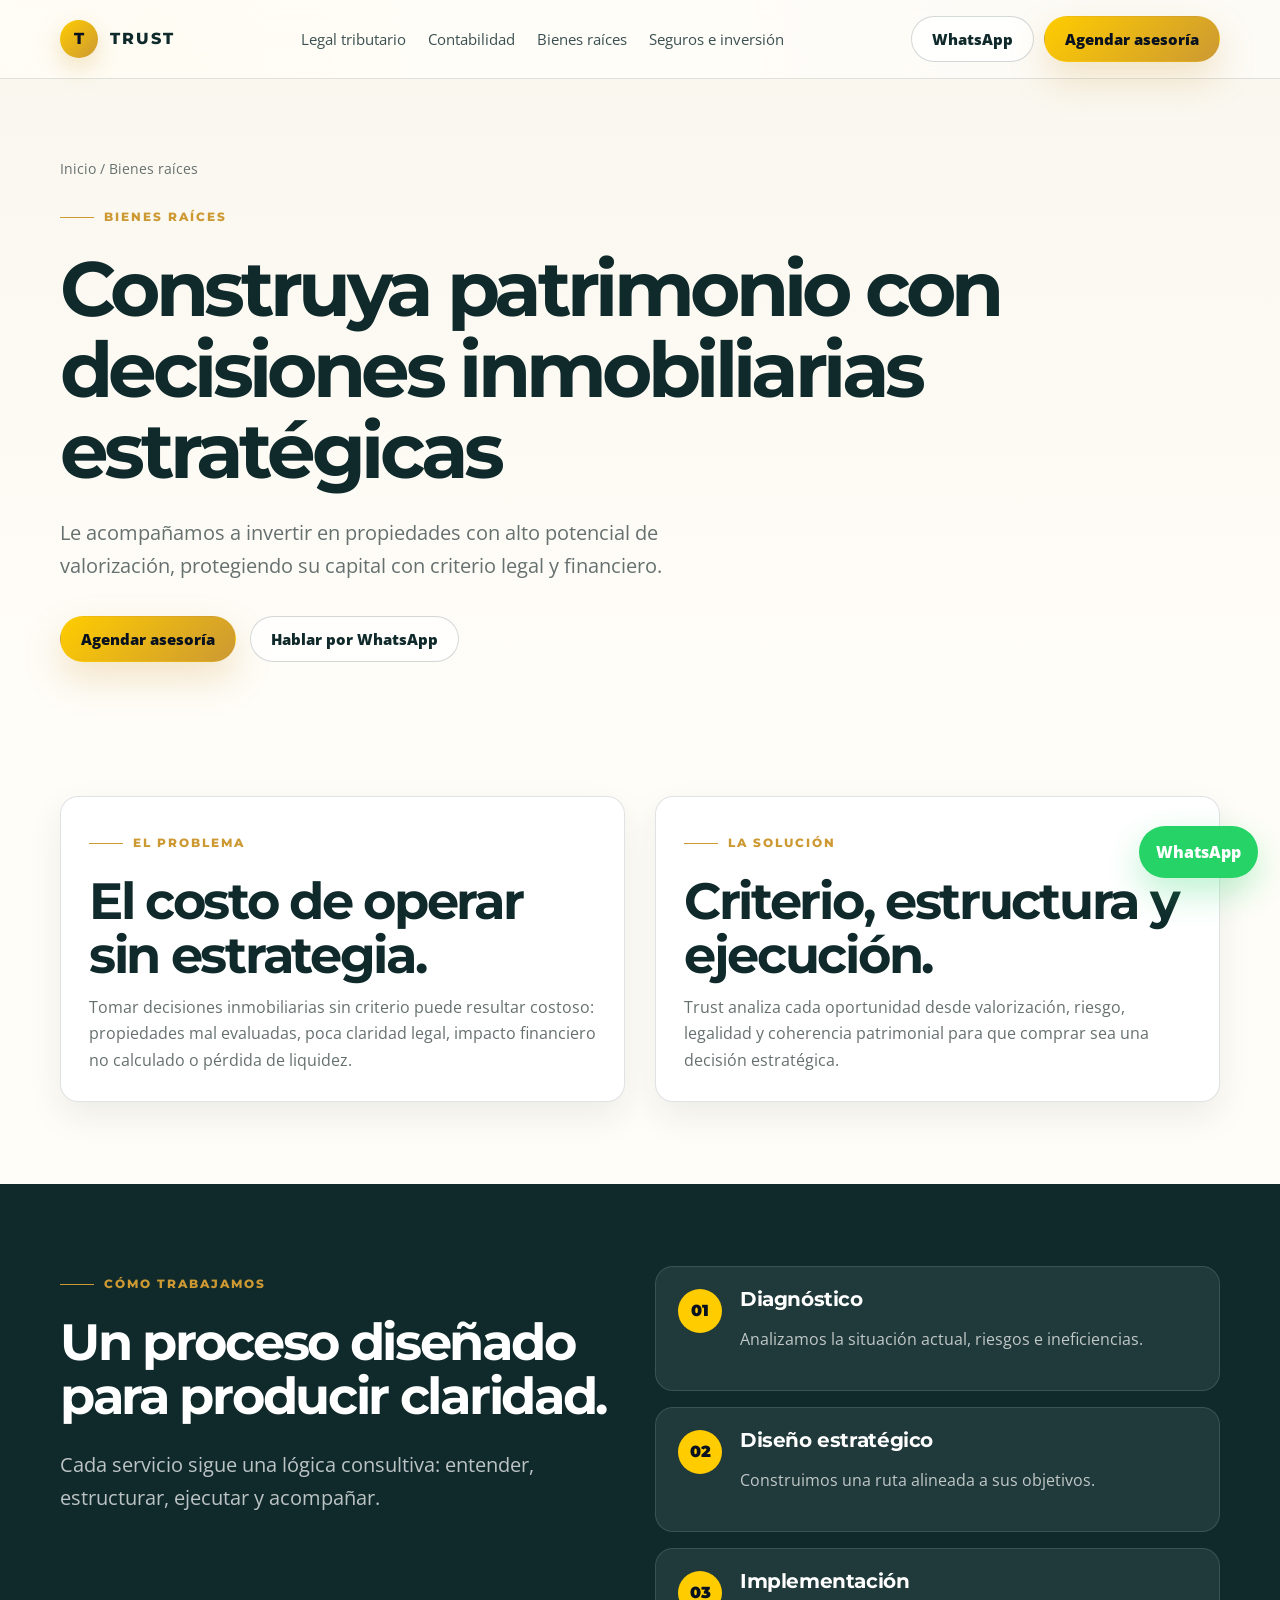
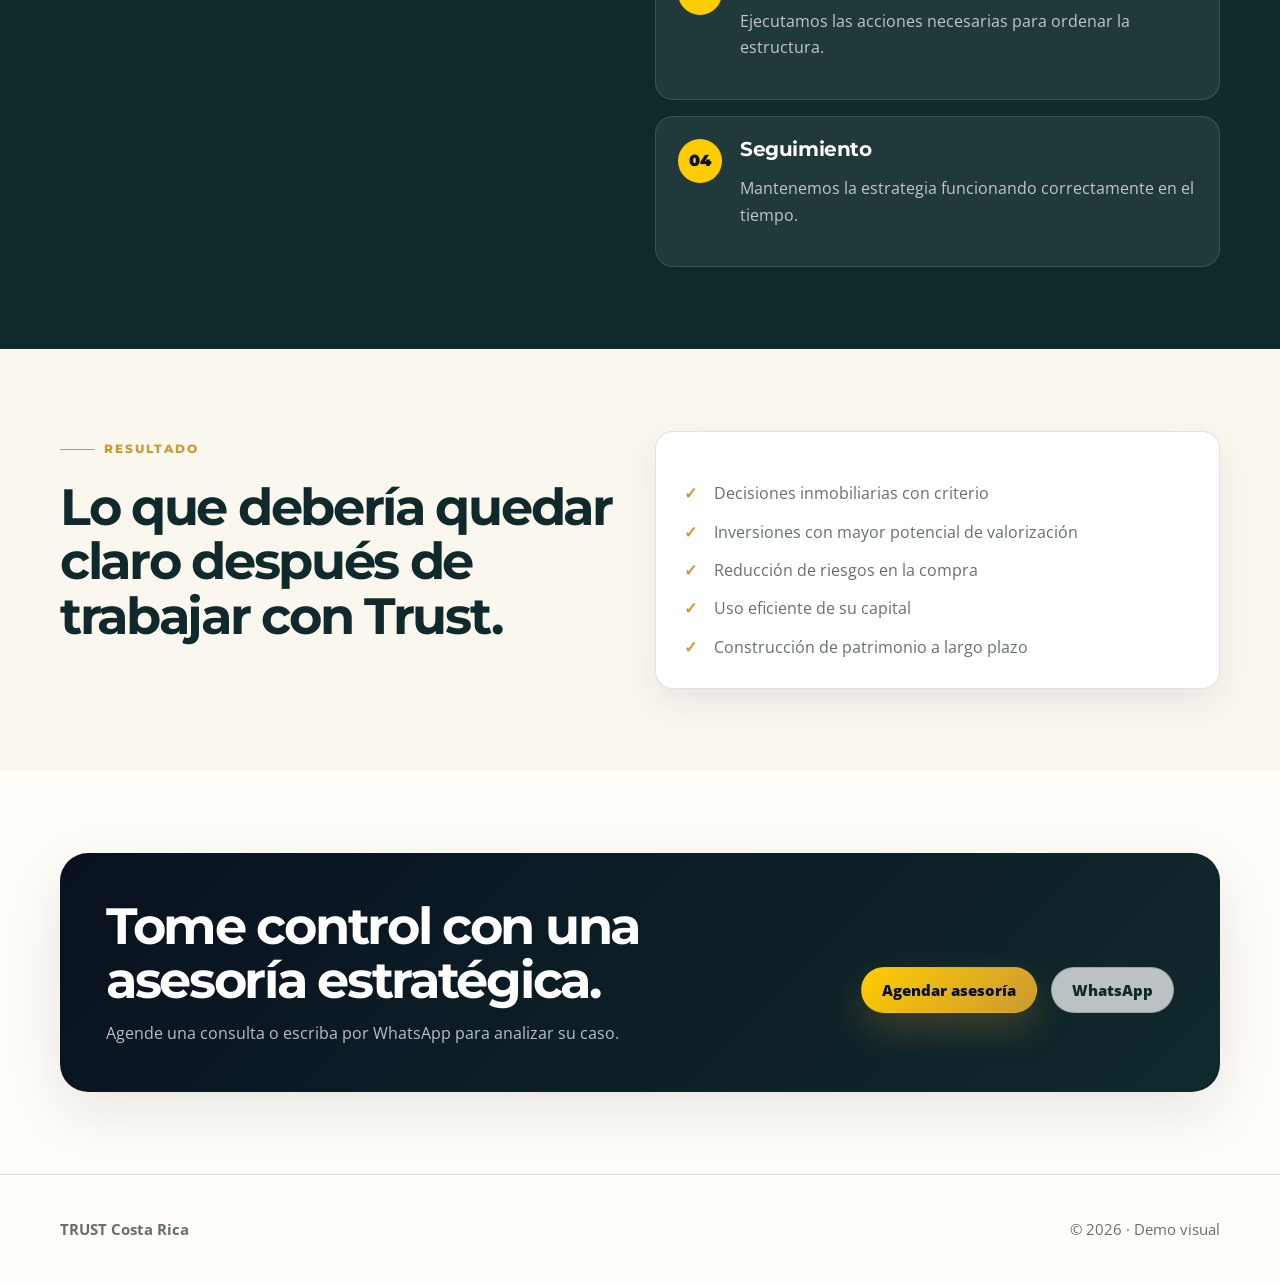
==== bienes-raices.html @ e2747e9f "Redesign Trust demo site" ====
<!doctype html>
<html lang="es">
<head>
  <meta charset="utf-8">
  <meta name="viewport" content="width=device-width, initial-scale=1">
  <title>Trust Costa Rica | Bienes raíces</title>
  <meta name="description" content="Construya patrimonio con decisiones inmobiliarias estratégicas">
  <link rel="preconnect" href="https://fonts.googleapis.com">
  <link rel="preconnect" href="https://fonts.gstatic.com" crossorigin>
  <link href="https://fonts.googleapis.com/css2?family=Montserrat:wght@600;700;800&family=Open+Sans:wght@400;600;700;800&family=Roboto+Mono:wght@500;700&display=swap" rel="stylesheet">
  <link rel="stylesheet" href="assets/css/styles.css">
</head>
<body>
  <header class="site-header">
    <div class="container nav">
      <a class="brand" href="index.html"><span class="brand-mark">T</span><span>TRUST</span></a>
      <button class="nav-toggle" data-nav-toggle aria-expanded="false" aria-label="Abrir menú">☰</button>
      <nav class="nav-menu" data-nav-menu><a href="legal-tributario.html">Legal tributario</a>
        <a href="contabilidad.html">Contabilidad</a>
        <a href="bienes-raices.html">Bienes raíces</a>
        <a href="seguros-inversion.html">Seguros e inversión</a></nav>
      <div class="nav-actions"><a class="btn btn-secondary" href="#contacto">WhatsApp</a><a class="btn btn-primary" href="#contacto">Agendar asesoría</a></div>
    </div>
  </header>

  <main>
    <section class="page-hero">
      <div class="container">
        <div class="breadcrumb"><a href="index.html">Inicio</a> / Bienes raíces</div>
        <span class="eyebrow">Bienes raíces</span>
        <h1>Construya patrimonio con decisiones inmobiliarias estratégicas</h1>
        <p class="lead">Le acompañamos a invertir en propiedades con alto potencial de valorización, protegiendo su capital con criterio legal y financiero.</p>
        <div class="hero-actions"><a class="btn btn-primary" href="#contacto">Agendar asesoría</a><a class="btn btn-secondary" href="#contacto">Hablar por WhatsApp</a></div>
      </div>
    </section>

    <section class="section">
      <div class="container grid-2">
        <article class="card"><span class="eyebrow">El problema</span><h2>El costo de operar sin estrategia.</h2><p>Tomar decisiones inmobiliarias sin criterio puede resultar costoso: propiedades mal evaluadas, poca claridad legal, impacto financiero no calculado o pérdida de liquidez.</p></article>
        <article class="card"><span class="eyebrow">La solución</span><h2>Criterio, estructura y ejecución.</h2><p>Trust analiza cada oportunidad desde valorización, riesgo, legalidad y coherencia patrimonial para que comprar sea una decisión estratégica.</p></article>
      </div>
    </section>

    <section class="section section-dark">
      <div class="container grid-2">
        <div><span class="eyebrow">Cómo trabajamos</span><h2>Un proceso diseñado para producir claridad.</h2><p class="lead">Cada servicio sigue una lógica consultiva: entender, estructurar, ejecutar y acompañar.</p></div>
        <div class="process">
          <div class="process-step"><div><h3>Diagnóstico</h3><p>Analizamos la situación actual, riesgos e ineficiencias.</p></div></div>
          <div class="process-step"><div><h3>Diseño estratégico</h3><p>Construimos una ruta alineada a sus objetivos.</p></div></div>
          <div class="process-step"><div><h3>Implementación</h3><p>Ejecutamos las acciones necesarias para ordenar la estructura.</p></div></div>
          <div class="process-step"><div><h3>Seguimiento</h3><p>Mantenemos la estrategia funcionando correctamente en el tiempo.</p></div></div>
        </div>
      </div>
    </section>

    <section class="section section-muted">
      <div class="container grid-2">
        <div><span class="eyebrow">Resultado</span><h2>Lo que debería quedar claro después de trabajar con Trust.</h2></div>
        <div class="card"><ul class="check-list"><li>Decisiones inmobiliarias con criterio</li>
<li>Inversiones con mayor potencial de valorización</li>
<li>Reducción de riesgos en la compra</li>
<li>Uso eficiente de su capital</li>
<li>Construcción de patrimonio a largo plazo</li></ul></div>
      </div>
    </section>

    <section id="contacto" class="section">
      <div class="container cta-band"><div><h2>Tome control con una asesoría estratégica.</h2><p>Agende una consulta o escriba por WhatsApp para analizar su caso.</p></div><div class="hero-actions"><a class="btn btn-primary" href="#">Agendar asesoría</a><a class="btn btn-secondary" href="#">WhatsApp</a></div></div>
    </section>
  </main>

  <a class="floating-whatsapp" href="#contacto">WhatsApp</a>
  <footer class="site-footer"><div class="container footer-grid"><strong>TRUST Costa Rica</strong><span>© <span data-year></span> · Demo visual</span></div></footer>
  <script src="assets/js/main.js"></script>
</body>
</html>
---- assets/css/styles.css ----
/*
  Trust Costa Rica — Modern Premium Trust
  Static demo CSS. Visual system: warm editorial base + deep advisory colors + restrained gold.
*/

:root {
  --trust-ink: #102a2c;
  --trust-ink-2: #183b32;
  --trust-night: #08111f;
  --trust-slate: #2e4057;
  --trust-gold: #cc9933;
  --trust-gold-light: #ffcc00;
  --trust-ivory: #faf7ef;
  --trust-paper: #fffdf8;
  --trust-muted: #65706f;
  --trust-line: rgba(16, 42, 44, 0.13);
  --trust-white: #ffffff;
  --shadow-soft: 0 20px 60px rgba(8, 17, 31, 0.10);
  --shadow-card: 0 14px 35px rgba(16, 42, 44, 0.08);
  --radius-lg: 28px;
  --radius-md: 18px;
  --radius-sm: 12px;
  --container: 1160px;
}

* { box-sizing: border-box; }

html { scroll-behavior: smooth; }

body {
  margin: 0;
  color: var(--trust-ink);
  background: var(--trust-paper);
  font-family: "Open Sans", Roboto, Arial, sans-serif;
  line-height: 1.65;
}

body::before {
  content: "";
  position: fixed;
  inset: 0;
  pointer-events: none;
  background:
    radial-gradient(circle at 12% 8%, rgba(255, 204, 0, 0.12), transparent 26rem),
    radial-gradient(circle at 88% 0%, rgba(24, 59, 50, 0.10), transparent 28rem);
  z-index: -1;
}

a { color: inherit; text-decoration: none; }

img { max-width: 100%; display: block; }

.container {
  width: min(var(--container), calc(100% - 40px));
  margin-inline: auto;
}

.site-header {
  position: sticky;
  top: 0;
  z-index: 50;
  background: rgba(255, 253, 248, 0.86);
  backdrop-filter: blur(18px);
  border-bottom: 1px solid var(--trust-line);
}

.nav {
  min-height: 78px;
  display: flex;
  align-items: center;
  justify-content: space-between;
  gap: 24px;
}

.brand {
  display: inline-flex;
  align-items: center;
  gap: 12px;
  font-family: Montserrat, Arial, sans-serif;
  font-weight: 800;
  letter-spacing: 0.12em;
  color: var(--trust-ink);
}

.brand-mark {
  width: 38px;
  height: 38px;
  display: grid;
  place-items: center;
  border-radius: 50%;
  color: var(--trust-night);
  background: linear-gradient(135deg, var(--trust-gold-light), var(--trust-gold));
  box-shadow: 0 10px 25px rgba(204, 153, 51, 0.28);
  letter-spacing: 0;
}

.nav-menu {
  display: flex;
  align-items: center;
  gap: 22px;
  font-size: 0.94rem;
  color: rgba(16, 42, 44, 0.82);
}

.nav-menu a:hover { color: var(--trust-gold); }

.nav-actions { display: flex; gap: 10px; align-items: center; }

.nav-toggle {
  display: none;
  border: 0;
  background: var(--trust-ink);
  color: white;
  border-radius: 10px;
  padding: 9px 11px;
}

.btn {
  display: inline-flex;
  align-items: center;
  justify-content: center;
  gap: 9px;
  min-height: 46px;
  padding: 0 20px;
  border-radius: 999px;
  font-weight: 800;
  font-size: 0.92rem;
  border: 1px solid transparent;
  transition: transform 180ms ease, box-shadow 180ms ease, background 180ms ease;
}

.btn:hover { transform: translateY(-1px); }

.btn-primary {
  color: var(--trust-night);
  background: linear-gradient(135deg, var(--trust-gold-light), var(--trust-gold));
  box-shadow: 0 16px 36px rgba(204, 153, 51, 0.25);
}

.btn-secondary {
  color: var(--trust-ink);
  border-color: rgba(16, 42, 44, 0.18);
  background: rgba(255, 255, 255, 0.72);
}

.btn-dark {
  color: white;
  background: var(--trust-ink);
}

.hero {
  position: relative;
  padding: 92px 0 70px;
  overflow: hidden;
}

.hero-grid {
  display: grid;
  grid-template-columns: minmax(0, 1.04fr) minmax(360px, 0.96fr);
  gap: 56px;
  align-items: center;
}

.eyebrow {
  display: inline-flex;
  align-items: center;
  gap: 10px;
  margin-bottom: 20px;
  color: var(--trust-gold);
  font-family: Montserrat, Arial, sans-serif;
  font-size: 0.78rem;
  font-weight: 800;
  letter-spacing: 0.16em;
  text-transform: uppercase;
}

.eyebrow::before {
  content: "";
  width: 34px;
  height: 1px;
  background: var(--trust-gold);
}

h1, h2, h3 {
  margin: 0;
  font-family: Montserrat, Arial, sans-serif;
  line-height: 1.06;
  color: var(--trust-ink);
}

h1 { font-size: clamp(2.5rem, 6vw, 5.6rem); letter-spacing: -0.06em; }
h2 { font-size: clamp(2rem, 4vw, 3.4rem); letter-spacing: -0.045em; }
h3 { font-size: 1.22rem; letter-spacing: -0.02em; }

.lead {
  max-width: 680px;
  margin: 24px 0 0;
  color: var(--trust-muted);
  font-size: clamp(1.04rem, 2vw, 1.25rem);
}

.hero-actions { display: flex; flex-wrap: wrap; gap: 14px; margin-top: 34px; }

.proof-strip {
  display: flex;
  flex-wrap: wrap;
  gap: 10px;
  margin-top: 34px;
}

.proof-pill {
  padding: 8px 13px;
  border: 1px solid var(--trust-line);
  border-radius: 999px;
  background: rgba(255, 255, 255, 0.62);
  color: var(--trust-muted);
  font-size: 0.88rem;
  font-weight: 700;
}

.advisory-panel {
  position: relative;
  padding: 22px;
  border-radius: var(--radius-lg);
  background: linear-gradient(145deg, var(--trust-ink), var(--trust-night));
  color: white;
  box-shadow: var(--shadow-soft);
  overflow: hidden;
}

.advisory-panel::before {
  content: "";
  position: absolute;
  inset: -40% -30% auto auto;
  width: 280px;
  height: 280px;
  border-radius: 50%;
  background: rgba(255, 204, 0, 0.18);
  filter: blur(10px);
}

.panel-card {
  position: relative;
  padding: 22px;
  border-radius: 22px;
  background: rgba(255, 255, 255, 0.08);
  border: 1px solid rgba(255, 255, 255, 0.12);
}

.panel-card + .panel-card { margin-top: 14px; }

.panel-label {
  color: rgba(255, 255, 255, 0.62);
  font-size: 0.78rem;
  font-weight: 800;
  letter-spacing: 0.14em;
  text-transform: uppercase;
}

.panel-value {
  margin-top: 7px;
  font-family: Montserrat, Arial, sans-serif;
  font-size: 1.38rem;
  font-weight: 800;
}

.metric-row {
  display: grid;
  grid-template-columns: repeat(3, 1fr);
  gap: 12px;
  margin-top: 14px;
}

.metric {
  padding: 14px;
  border-radius: 16px;
  background: rgba(255, 255, 255, 0.07);
}

.metric strong { display: block; color: var(--trust-gold-light); font-family: Montserrat, Arial, sans-serif; }
.metric span { color: rgba(255, 255, 255, 0.65); font-size: 0.78rem; }

.section { padding: 82px 0; }
.section-muted { background: var(--trust-ivory); }
.section-dark { background: var(--trust-ink); color: white; }
.section-dark h2, .section-dark h3 { color: white; }
.section-dark .lead, .section-dark p { color: rgba(255, 255, 255, 0.72); }

.section-head {
  max-width: 760px;
  margin-bottom: 38px;
}

.grid-4 { display: grid; grid-template-columns: repeat(4, 1fr); gap: 18px; }
.grid-3 { display: grid; grid-template-columns: repeat(3, 1fr); gap: 22px; }
.grid-2 { display: grid; grid-template-columns: repeat(2, 1fr); gap: 30px; align-items: start; }

.card {
  padding: 28px;
  border-radius: var(--radius-md);
  background: var(--trust-white);
  border: 1px solid var(--trust-line);
  box-shadow: var(--shadow-card);
}

.card.dark {
  background: rgba(255, 255, 255, 0.06);
  border-color: rgba(255, 255, 255, 0.12);
}

.icon {
  width: 48px;
  height: 48px;
  display: grid;
  place-items: center;
  margin-bottom: 18px;
  border-radius: 16px;
  color: var(--trust-night);
  background: linear-gradient(135deg, rgba(255, 204, 0, 0.95), rgba(204, 153, 51, 0.95));
  font-weight: 900;
}

.card p { margin: 12px 0 0; color: var(--trust-muted); }
.card.dark p { color: rgba(255, 255, 255, 0.68); }

.link-arrow {
  display: inline-flex;
  margin-top: 20px;
  color: var(--trust-gold);
  font-weight: 800;
}

.process {
  counter-reset: step;
  display: grid;
  gap: 16px;
}

.process-step {
  counter-increment: step;
  display: grid;
  grid-template-columns: auto 1fr;
  gap: 18px;
  padding: 22px;
  border-radius: var(--radius-md);
  background: rgba(255, 255, 255, 0.07);
  border: 1px solid rgba(255, 255, 255, 0.12);
}

.process-step::before {
  content: counter(step, decimal-leading-zero);
  width: 44px;
  height: 44px;
  display: grid;
  place-items: center;
  border-radius: 50%;
  color: var(--trust-night);
  background: var(--trust-gold-light);
  font-family: Montserrat, Arial, sans-serif;
  font-weight: 900;
}

.check-list { list-style: none; padding: 0; margin: 20px 0 0; display: grid; gap: 12px; }
.check-list li { position: relative; padding-left: 30px; color: var(--trust-muted); }
.check-list li::before { content: "✓"; position: absolute; left: 0; color: var(--trust-gold); font-weight: 900; }

.cta-band {
  padding: 46px;
  border-radius: var(--radius-lg);
  background: linear-gradient(135deg, var(--trust-night), var(--trust-ink));
  color: white;
  display: grid;
  grid-template-columns: 1fr auto;
  gap: 24px;
  align-items: center;
  box-shadow: var(--shadow-soft);
}

.cta-band h2 { color: white; }
.cta-band p { color: rgba(255,255,255,.72); margin: 12px 0 0; }

.site-footer {
  padding: 42px 0;
  border-top: 1px solid var(--trust-line);
  background: var(--trust-paper);
}

.footer-grid {
  display: flex;
  justify-content: space-between;
  gap: 30px;
  flex-wrap: wrap;
  color: var(--trust-muted);
  font-size: 0.92rem;
}

.floating-whatsapp {
  position: fixed;
  right: 22px;
  bottom: 22px;
  z-index: 40;
  background: #25d366;
  color: white;
  border-radius: 999px;
  padding: 13px 17px;
  font-weight: 900;
  box-shadow: 0 14px 35px rgba(37, 211, 102, 0.30);
}

.page-hero {
  padding: 78px 0 52px;
  background: linear-gradient(180deg, var(--trust-ivory), var(--trust-paper));
}

.breadcrumb {
  color: var(--trust-muted);
  font-size: 0.9rem;
  margin-bottom: 18px;
}

@media (max-width: 980px) {
  .hero-grid, .grid-2, .cta-band { grid-template-columns: 1fr; }
  .grid-4 { grid-template-columns: repeat(2, 1fr); }
  .grid-3 { grid-template-columns: 1fr; }
  .nav-toggle { display: inline-flex; }
  .nav-menu {
    position: absolute;
    left: 20px;
    right: 20px;
    top: 78px;
    display: none;
    flex-direction: column;
    align-items: stretch;
    padding: 20px;
    border: 1px solid var(--trust-line);
    border-radius: 18px;
    background: var(--trust-paper);
    box-shadow: var(--shadow-card);
  }
  .nav-menu.is-open { display: flex; }
  .nav-actions { display: none; }
}

@media (max-width: 640px) {
  .container { width: min(100% - 28px, var(--container)); }
  .hero { padding-top: 58px; }
  .grid-4 { grid-template-columns: 1fr; }
  .metric-row { grid-template-columns: 1fr; }
  .hero-actions, .cta-band .hero-actions { flex-direction: column; }
  .btn { width: 100%; }
  .cta-band { padding: 28px; }
  .floating-whatsapp { left: 16px; right: 16px; text-align: center; justify-content: center; }
}
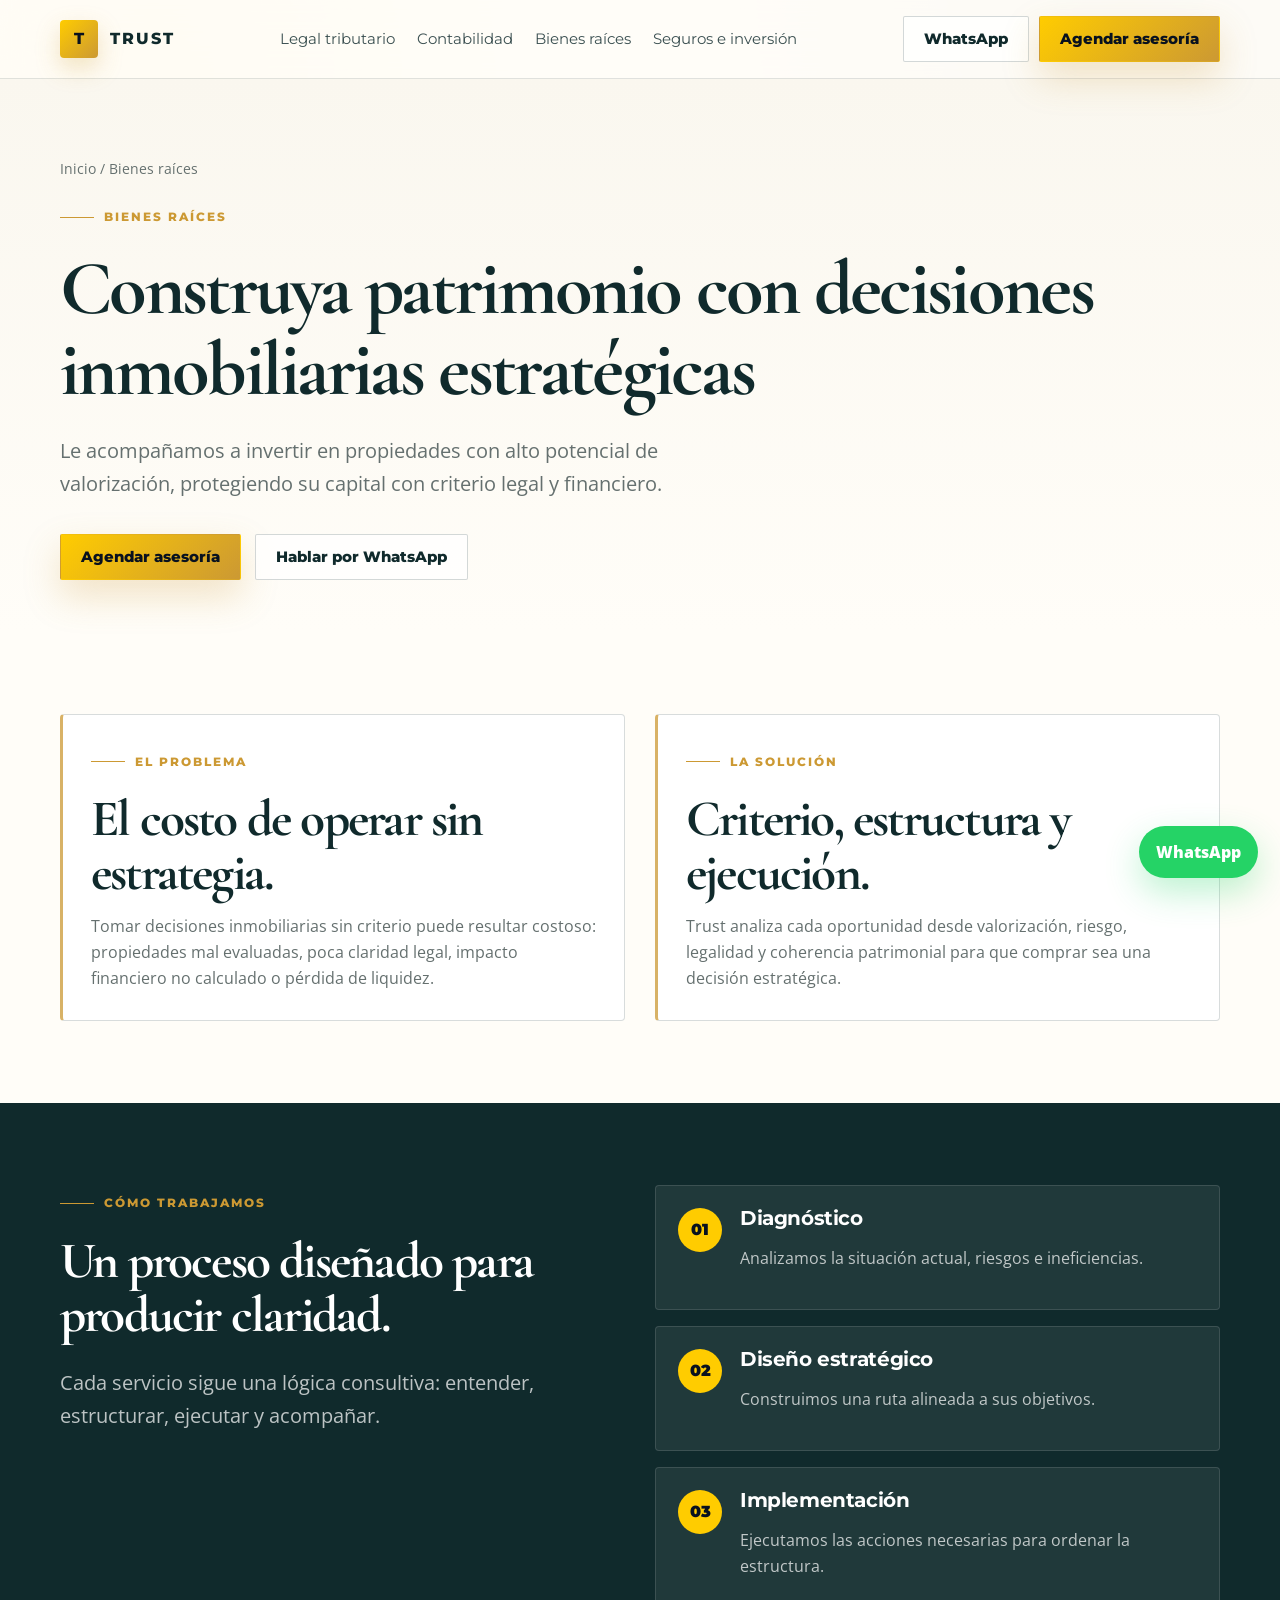
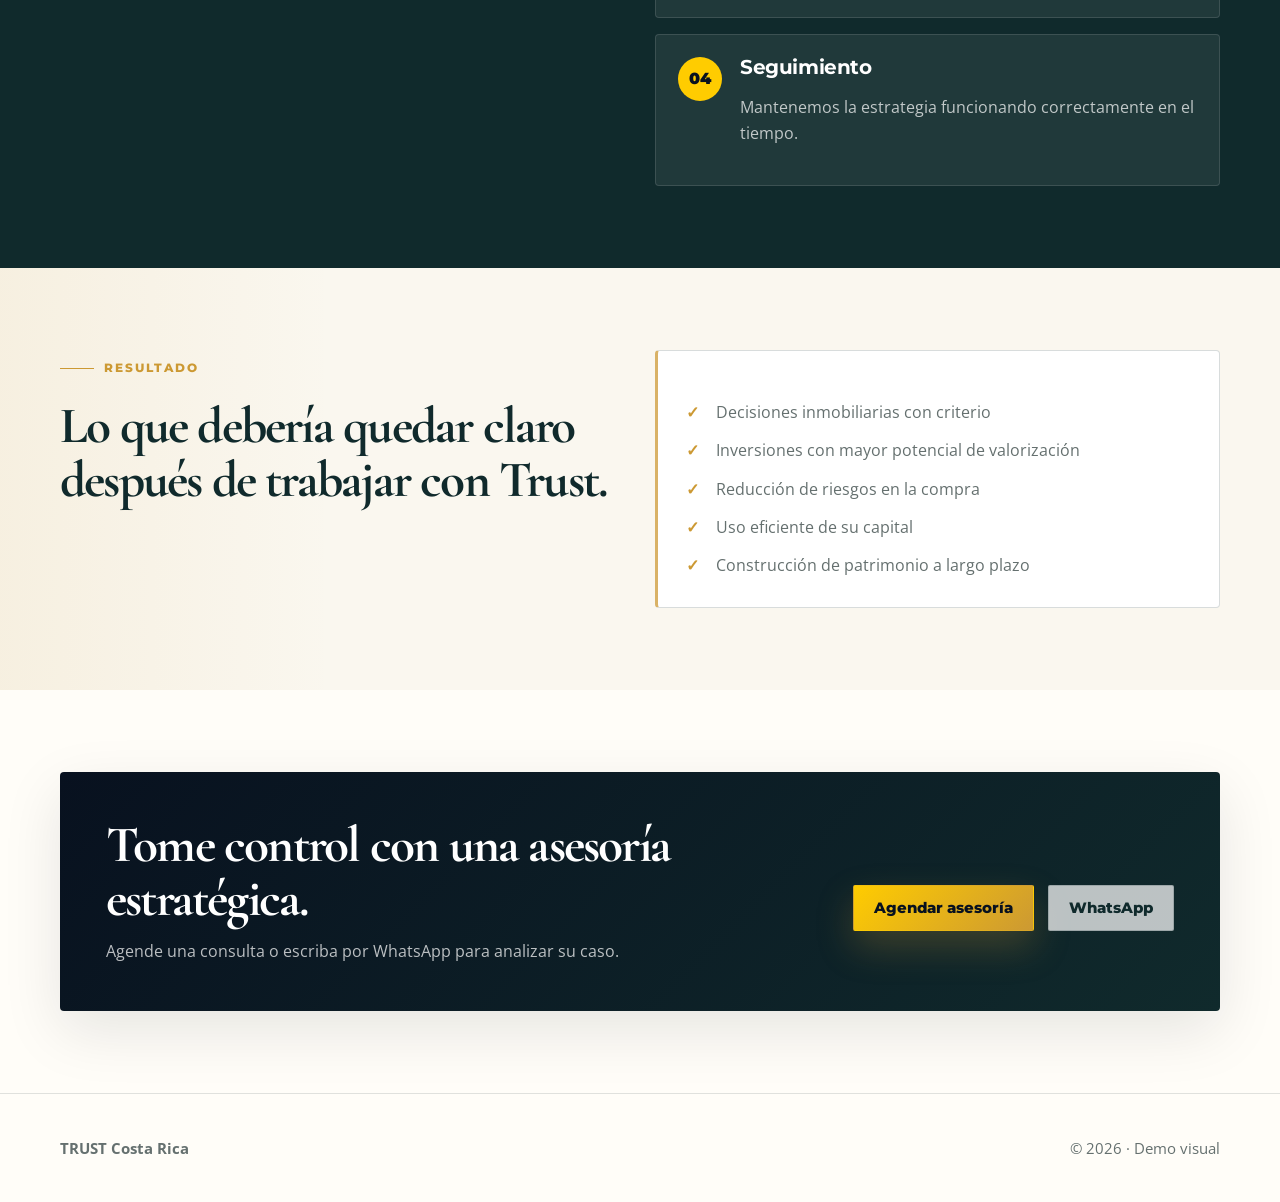
==== commit 029bd451: "Refine Trust visual direction" ====
--- a/bienes-raices.html
+++ b/bienes-raices.html
@@ -7,7 +7,7 @@
   <meta name="description" content="Construya patrimonio con decisiones inmobiliarias estratégicas">
   <link rel="preconnect" href="https://fonts.googleapis.com">
   <link rel="preconnect" href="https://fonts.gstatic.com" crossorigin>
-  <link href="https://fonts.googleapis.com/css2?family=Montserrat:wght@600;700;800&family=Open+Sans:wght@400;600;700;800&family=Roboto+Mono:wght@500;700&display=swap" rel="stylesheet">
+  <link href="https://fonts.googleapis.com/css2?family=Cormorant+Garamond:wght@600;700&family=Montserrat:wght@600;700;800&family=Open+Sans:wght@400;600;700;800&family=Roboto+Mono:wght@500;700&display=swap" rel="stylesheet">
   <link rel="stylesheet" href="assets/css/styles.css">
 </head>
 <body>
--- a/assets/css/styles.css
+++ b/assets/css/styles.css
@@ -451,3 +451,168 @@
   .cta-band { padding: 28px; }
   .floating-whatsapp { left: 16px; right: 16px; text-align: center; justify-content: center; }
 }
+
+/* Refinement after visual review: more editorial, less Bootstrap/card-like, stronger angles. */
+:root {
+  --radius-lg: 10px;
+  --radius-md: 6px;
+  --radius-sm: 3px;
+}
+
+h1, h2 {
+  font-family: "Cormorant Garamond", Georgia, serif;
+  font-weight: 700;
+  letter-spacing: -0.035em;
+}
+
+h3, .brand, .btn, .eyebrow, .nav-menu, .proof-pill {
+  font-family: Montserrat, Arial, sans-serif;
+}
+
+.hero {
+  padding-top: 82px;
+}
+
+.hero-grid {
+  grid-template-columns: minmax(0, 0.92fr) minmax(420px, 1.08fr);
+}
+
+.hero-visual {
+  min-height: 560px;
+  position: relative;
+  overflow: hidden;
+  border-radius: 10px;
+  background: var(--trust-ink);
+  box-shadow: var(--shadow-soft);
+  clip-path: polygon(0 0, 100% 0, 100% 88%, 92% 100%, 0 100%);
+}
+
+.cr-photo {
+  position: absolute;
+  inset: 0;
+  background-image:
+    linear-gradient(90deg, rgba(250,247,239,0.10), rgba(250,247,239,0.38) 38%, rgba(16,42,44,0.04)),
+    linear-gradient(0deg, rgba(16,42,44,0.58), transparent 54%),
+    url("https://images.unsplash.com/photo-1707571854070-72028840176b?q=80&w=1740&auto=format&fit=crop&ixlib=rb-4.1.0");
+  background-size: cover;
+  background-position: center;
+  filter: saturate(0.82) contrast(0.98);
+}
+
+.cr-photo::after {
+  content: "";
+  position: absolute;
+  inset: 9%;
+  border: 1px solid rgba(255, 255, 255, 0.34);
+  border-left-color: rgba(204, 153, 51, 0.78);
+  border-bottom-color: rgba(204, 153, 51, 0.42);
+}
+
+.strategy-orbit {
+  position: absolute;
+  right: 34px;
+  bottom: 34px;
+  max-width: 260px;
+  padding: 22px 24px;
+  color: white;
+  background: rgba(16, 42, 44, 0.88);
+  border-left: 3px solid var(--trust-gold);
+  box-shadow: 0 20px 50px rgba(0,0,0,.22);
+}
+
+.strategy-orbit span {
+  display: block;
+  font-family: "Cormorant Garamond", Georgia, serif;
+  font-size: 2rem;
+  line-height: 1;
+}
+
+.strategy-orbit small {
+  display: block;
+  margin-top: 10px;
+  color: rgba(255,255,255,.75);
+  font-weight: 700;
+}
+
+.card {
+  box-shadow: none;
+  border-radius: 4px;
+  border: 1px solid rgba(16,42,44,.16);
+  border-left: 3px solid rgba(204,153,51,.75);
+}
+
+.service-list {
+  border-top: 1px solid var(--trust-line);
+}
+
+.service-row {
+  display: grid;
+  grid-template-columns: 70px 220px 1fr auto;
+  gap: 24px;
+  align-items: center;
+  padding: 28px 0;
+  border-bottom: 1px solid var(--trust-line);
+}
+
+.service-row span {
+  color: var(--trust-gold);
+  font-family: "Roboto Mono", monospace;
+  font-weight: 700;
+}
+
+.service-row strong {
+  font-family: "Cormorant Garamond", Georgia, serif;
+  font-size: 2rem;
+  line-height: 1;
+  color: var(--trust-ink);
+}
+
+.service-row p {
+  margin: 0;
+  color: var(--trust-muted);
+}
+
+.service-row em {
+  color: var(--trust-gold);
+  font-style: normal;
+  font-weight: 800;
+  white-space: nowrap;
+}
+
+.service-row:hover strong,
+.service-row:hover em {
+  color: var(--trust-ink-2);
+}
+
+.process-step,
+.panel-card,
+.metric,
+.cta-band,
+.btn,
+.proof-pill,
+.brand-mark {
+  border-radius: 4px;
+}
+
+.btn {
+  border-radius: 2px;
+  text-transform: none;
+}
+
+.section-muted {
+  background:
+    linear-gradient(90deg, rgba(204,153,51,.08), transparent 26%),
+    var(--trust-ivory);
+}
+
+@media (max-width: 980px) {
+  .hero-grid { grid-template-columns: 1fr; }
+  .hero-visual { min-height: 420px; }
+  .service-row { grid-template-columns: 52px 1fr; }
+  .service-row p, .service-row em { grid-column: 2; }
+}
+
+@media (max-width: 640px) {
+  .hero-visual { min-height: 340px; }
+  .strategy-orbit { left: 18px; right: 18px; bottom: 18px; }
+}
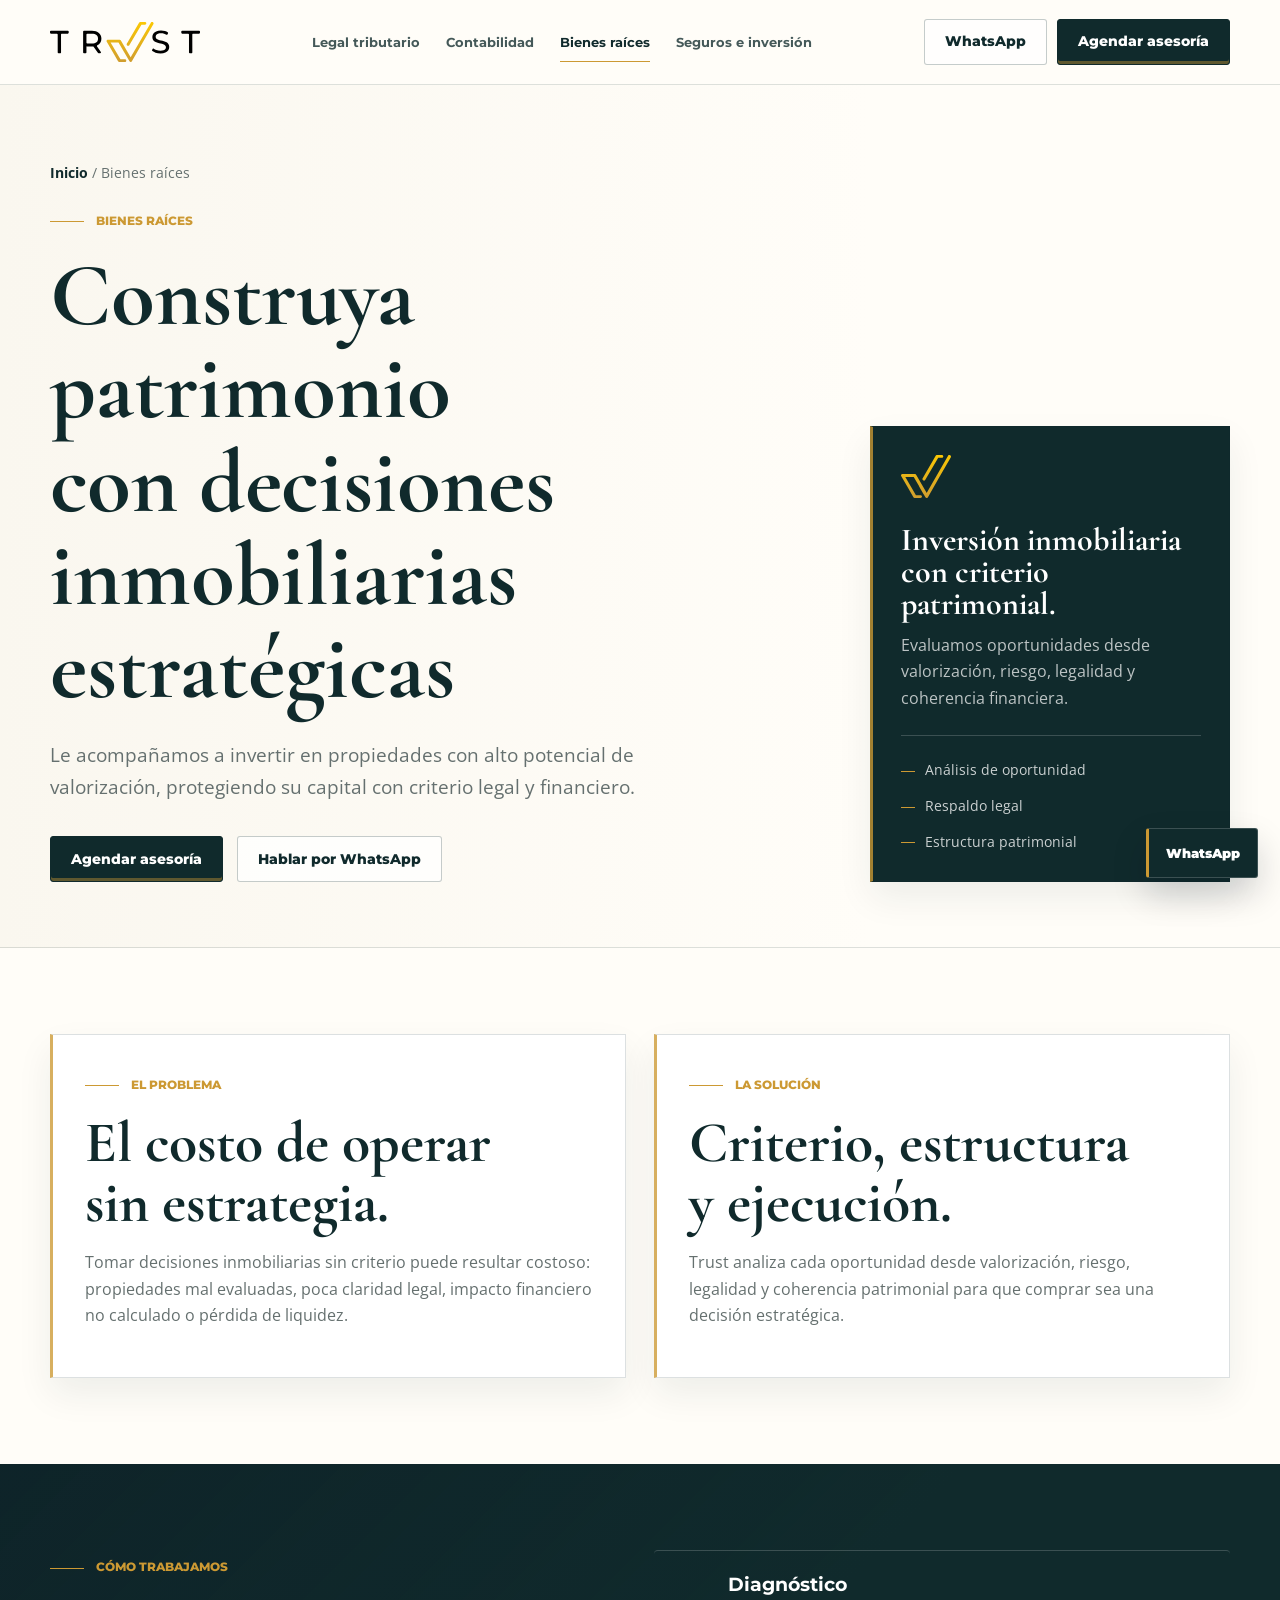
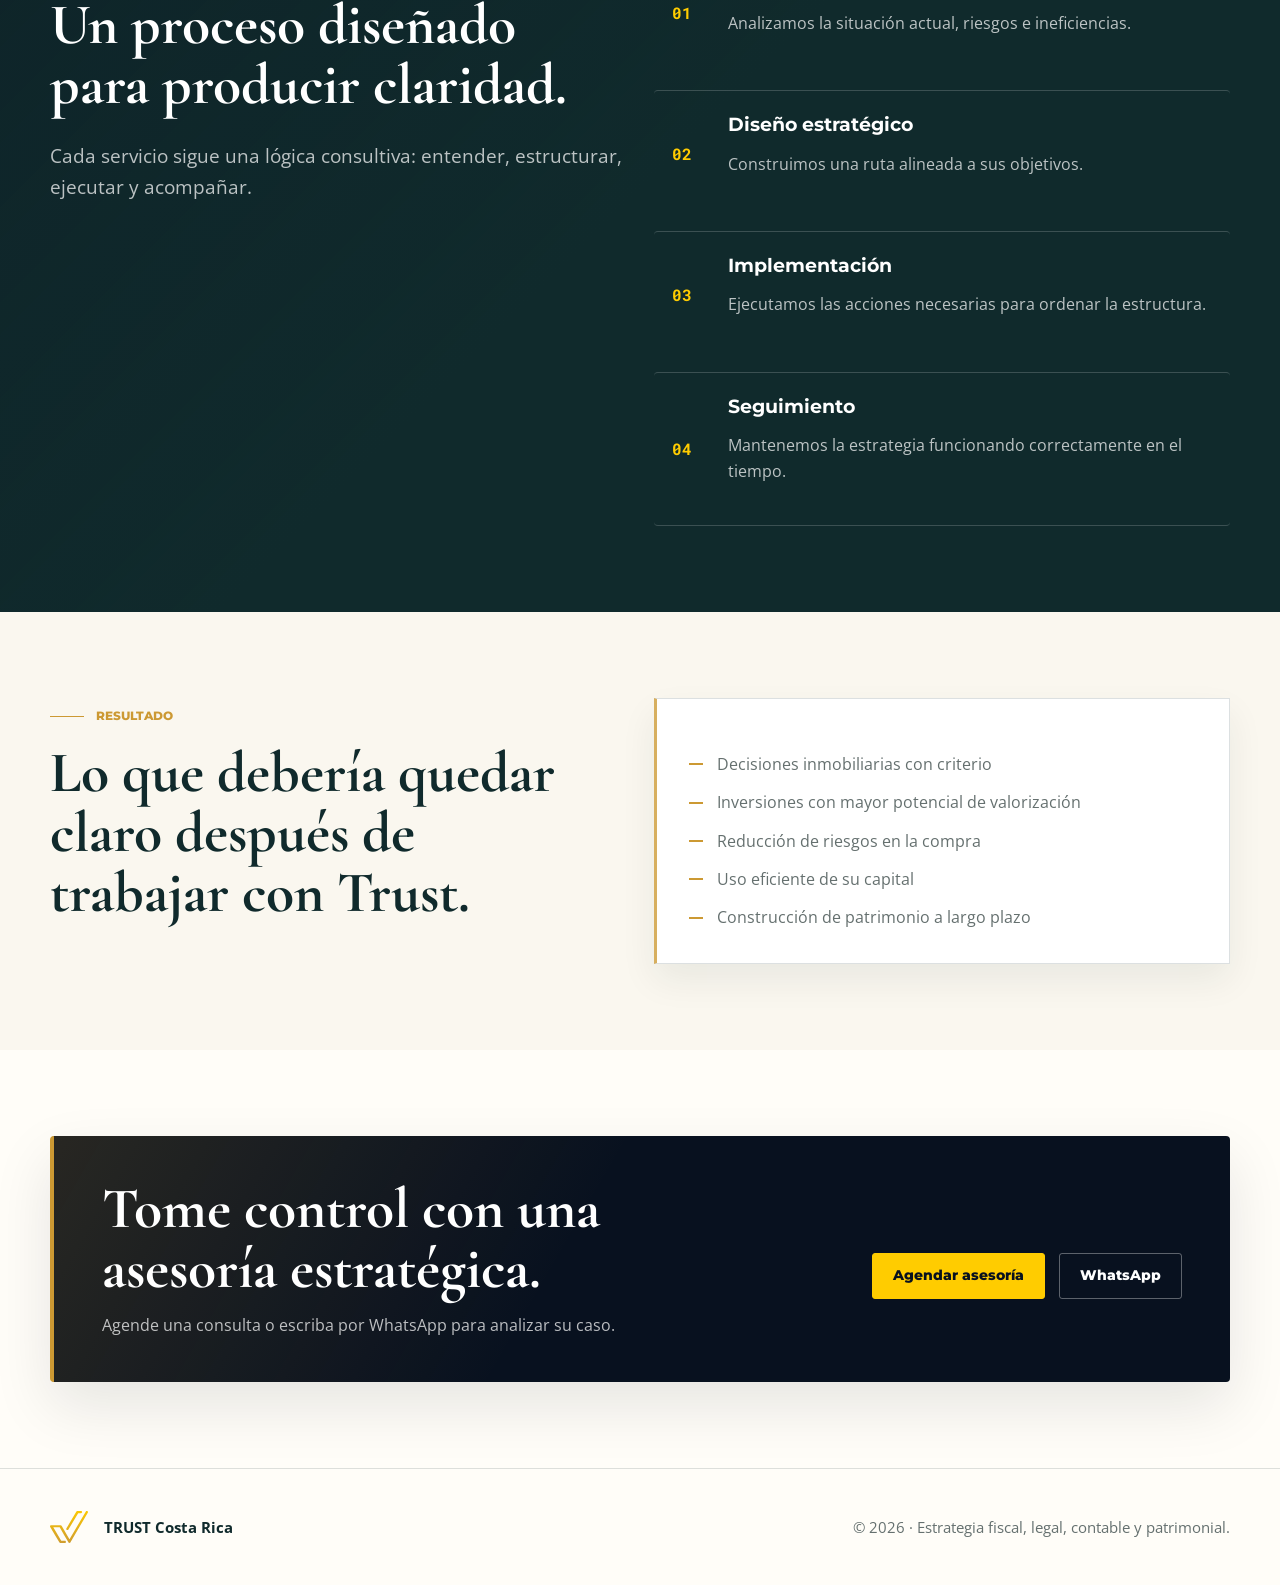
==== commit 70754e6a: "Polish Trust premium site design" ====
--- a/bienes-raices.html
+++ b/bienes-raices.html
@@ -13,11 +13,13 @@
 <body>
   <header class="site-header">
     <div class="container nav">
-      <a class="brand" href="index.html"><span class="brand-mark">T</span><span>TRUST</span></a>
+      <a class="brand" href="index.html" aria-label="TRUST Costa Rica">
+        <img src="assets/img/logo%20trust%20gold.svg" alt="TRUST">
+      </a>
       <button class="nav-toggle" data-nav-toggle aria-expanded="false" aria-label="Abrir menú">☰</button>
       <nav class="nav-menu" data-nav-menu><a href="legal-tributario.html">Legal tributario</a>
         <a href="contabilidad.html">Contabilidad</a>
-        <a href="bienes-raices.html">Bienes raíces</a>
+        <a href="bienes-raices.html" aria-current="page">Bienes raíces</a>
         <a href="seguros-inversion.html">Seguros e inversión</a></nav>
       <div class="nav-actions"><a class="btn btn-secondary" href="#contacto">WhatsApp</a><a class="btn btn-primary" href="#contacto">Agendar asesoría</a></div>
     </div>
@@ -25,19 +27,27 @@
 
   <main>
     <section class="page-hero">
-      <div class="container">
-        <div class="breadcrumb"><a href="index.html">Inicio</a> / Bienes raíces</div>
-        <span class="eyebrow">Bienes raíces</span>
-        <h1>Construya patrimonio con decisiones inmobiliarias estratégicas</h1>
-        <p class="lead">Le acompañamos a invertir en propiedades con alto potencial de valorización, protegiendo su capital con criterio legal y financiero.</p>
-        <div class="hero-actions"><a class="btn btn-primary" href="#contacto">Agendar asesoría</a><a class="btn btn-secondary" href="#contacto">Hablar por WhatsApp</a></div>
+      <div class="container page-hero-grid">
+        <div>
+          <div class="breadcrumb"><a href="index.html">Inicio</a> / Bienes raíces</div>
+          <span class="eyebrow">Bienes raíces</span>
+          <h1>Construya patrimonio con decisiones inmobiliarias estratégicas</h1>
+          <p class="lead">Le acompañamos a invertir en propiedades con alto potencial de valorización, protegiendo su capital con criterio legal y financiero.</p>
+          <div class="hero-actions"><a class="btn btn-primary" href="#contacto">Agendar asesoría</a><a class="btn btn-secondary" href="#contacto">Hablar por WhatsApp</a></div>
+        </div>
+        <aside class="service-summary" aria-label="Resumen de bienes raíces">
+          <img src="assets/img/logo%20trust%20symbol%20only%20gold.svg" alt="" aria-hidden="true">
+          <strong>Inversión inmobiliaria con criterio patrimonial.</strong>
+          <p>Evaluamos oportunidades desde valorización, riesgo, legalidad y coherencia financiera.</p>
+          <div class="summary-list"><span>Análisis de oportunidad</span><span>Respaldo legal</span><span>Estructura patrimonial</span></div>
+        </aside>
       </div>
     </section>
 
     <section class="section">
       <div class="container grid-2">
-        <article class="card"><span class="eyebrow">El problema</span><h2>El costo de operar sin estrategia.</h2><p>Tomar decisiones inmobiliarias sin criterio puede resultar costoso: propiedades mal evaluadas, poca claridad legal, impacto financiero no calculado o pérdida de liquidez.</p></article>
-        <article class="card"><span class="eyebrow">La solución</span><h2>Criterio, estructura y ejecución.</h2><p>Trust analiza cada oportunidad desde valorización, riesgo, legalidad y coherencia patrimonial para que comprar sea una decisión estratégica.</p></article>
+        <article class="editorial-card"><span class="eyebrow">El problema</span><h2>El costo de operar sin estrategia.</h2><p>Tomar decisiones inmobiliarias sin criterio puede resultar costoso: propiedades mal evaluadas, poca claridad legal, impacto financiero no calculado o pérdida de liquidez.</p></article>
+        <article class="editorial-card"><span class="eyebrow">La solución</span><h2>Criterio, estructura y ejecución.</h2><p>Trust analiza cada oportunidad desde valorización, riesgo, legalidad y coherencia patrimonial para que comprar sea una decisión estratégica.</p></article>
       </div>
     </section>
 
@@ -56,7 +66,7 @@
     <section class="section section-muted">
       <div class="container grid-2">
         <div><span class="eyebrow">Resultado</span><h2>Lo que debería quedar claro después de trabajar con Trust.</h2></div>
-        <div class="card"><ul class="check-list"><li>Decisiones inmobiliarias con criterio</li>
+        <div class="editorial-card"><ul class="check-list"><li>Decisiones inmobiliarias con criterio</li>
 <li>Inversiones con mayor potencial de valorización</li>
 <li>Reducción de riesgos en la compra</li>
 <li>Uso eficiente de su capital</li>
@@ -70,7 +80,12 @@
   </main>
 
   <a class="floating-whatsapp" href="#contacto">WhatsApp</a>
-  <footer class="site-footer"><div class="container footer-grid"><strong>TRUST Costa Rica</strong><span>© <span data-year></span> · Demo visual</span></div></footer>
+  <footer class="site-footer">
+    <div class="container footer-grid">
+      <div class="footer-brand"><img src="assets/img/logo%20trust%20symbol%20only%20gold.svg" alt="" aria-hidden="true"><strong>TRUST Costa Rica</strong></div>
+      <span>© <span data-year></span> · Estrategia fiscal, legal, contable y patrimonial.</span>
+    </div>
+  </footer>
   <script src="assets/js/main.js"></script>
 </body>
 </html>
--- a/assets/css/styles.css
+++ b/assets/css/styles.css
@@ -1,6 +1,6 @@
 /*
   Trust Costa Rica — Modern Premium Trust
-  Static demo CSS. Visual system: warm editorial base + deep advisory colors + restrained gold.
+  Static site visual system: editorial, refined, restrained gold, deep advisory colors.
 */
 
 :root {
@@ -39,10 +39,9 @@
   content: "";
   position: fixed;
   inset: 0;
+  display: none;
   pointer-events: none;
-  background:
-    radial-gradient(circle at 12% 8%, rgba(255, 204, 0, 0.12), transparent 26rem),
-    radial-gradient(circle at 88% 0%, rgba(24, 59, 50, 0.10), transparent 28rem);
+  background: none;
   z-index: -1;
 }
 
@@ -188,9 +187,9 @@
   color: var(--trust-ink);
 }
 
-h1 { font-size: clamp(2.5rem, 6vw, 5.6rem); letter-spacing: -0.06em; }
-h2 { font-size: clamp(2rem, 4vw, 3.4rem); letter-spacing: -0.045em; }
-h3 { font-size: 1.22rem; letter-spacing: -0.02em; }
+h1 { font-size: clamp(2.5rem, 6vw, 5.6rem); letter-spacing: 0; }
+h2 { font-size: clamp(2rem, 4vw, 3.4rem); letter-spacing: 0; }
+h3 { font-size: 1.22rem; letter-spacing: 0; }
 
 .lead {
   max-width: 680px;
@@ -462,7 +461,7 @@
 h1, h2 {
   font-family: "Cormorant Garamond", Georgia, serif;
   font-weight: 700;
-  letter-spacing: -0.035em;
+  letter-spacing: 0;
 }
 
 h3, .brand, .btn, .eyebrow, .nav-menu, .proof-pill {
@@ -616,3 +615,772 @@
   .hero-visual { min-height: 340px; }
   .strategy-orbit { left: 18px; right: 18px; bottom: 18px; }
 }
+
+/* Premium implementation layer: unified identity, editorial spacing, restrained UI. */
+:root {
+  --trust-ink: #102a2c;
+  --trust-ink-2: #183b32;
+  --trust-night: #08111f;
+  --trust-slate: #2e4057;
+  --trust-gold: #cc9933;
+  --trust-gold-light: #ffcc00;
+  --trust-ivory: #faf7ef;
+  --trust-paper: #fffdf8;
+  --trust-white: #ffffff;
+  --trust-muted: #65706f;
+  --trust-line: rgba(16, 42, 44, 0.14);
+  --trust-line-strong: rgba(16, 42, 44, 0.22);
+  --shadow-soft: 0 24px 60px rgba(8, 17, 31, 0.10);
+  --shadow-card: 0 16px 34px rgba(16, 42, 44, 0.07);
+  --radius-lg: 4px;
+  --radius-md: 4px;
+  --radius-sm: 3px;
+  --container: 1180px;
+}
+
+body {
+  color: var(--trust-ink);
+  background: var(--trust-paper);
+}
+
+body::before {
+  display: none;
+}
+
+h1,
+h2,
+h3,
+.brand,
+.eyebrow,
+.nav-menu,
+.proof-pill {
+  letter-spacing: 0;
+}
+
+.container {
+  width: min(var(--container), calc(100% - 40px));
+}
+
+.site-header {
+  background: rgba(255, 253, 248, 0.94);
+  border-bottom: 1px solid var(--trust-line);
+  backdrop-filter: blur(16px);
+}
+
+.nav {
+  min-height: 82px;
+  gap: 26px;
+}
+
+.brand {
+  flex: 0 0 auto;
+  gap: 0;
+}
+
+.brand img {
+  width: 150px;
+  height: auto;
+}
+
+.brand-mark,
+.brand span:not(.brand-mark) {
+  display: none;
+}
+
+.nav-menu {
+  justify-content: center;
+  gap: 26px;
+  font-size: 0.84rem;
+  font-weight: 700;
+  color: rgba(16, 42, 44, 0.78);
+}
+
+.nav-menu a {
+  position: relative;
+  padding: 31px 0;
+}
+
+.nav-menu a::after {
+  content: "";
+  position: absolute;
+  left: 0;
+  right: 0;
+  bottom: 22px;
+  height: 1px;
+  background: var(--trust-gold);
+  transform: scaleX(0);
+  transform-origin: left;
+  transition: transform 180ms ease;
+}
+
+.nav-menu a:hover,
+.nav-menu a[aria-current="page"] {
+  color: var(--trust-ink);
+}
+
+.nav-menu a:hover::after,
+.nav-menu a[aria-current="page"]::after {
+  transform: scaleX(1);
+}
+
+.nav-actions {
+  gap: 10px;
+}
+
+.nav-toggle {
+  width: 44px;
+  height: 44px;
+  place-items: center;
+  border: 1px solid var(--trust-line-strong);
+  border-radius: 4px;
+  color: var(--trust-ink);
+  background: transparent;
+  font-size: 1.35rem;
+  line-height: 1;
+}
+
+.btn {
+  min-height: 46px;
+  padding: 0 20px;
+  border-radius: 3px;
+  font-family: Montserrat, Arial, sans-serif;
+  font-size: 0.88rem;
+  font-weight: 800;
+  white-space: nowrap;
+  transition: background 180ms ease, border-color 180ms ease, color 180ms ease, transform 180ms ease;
+}
+
+.btn-primary {
+  color: var(--trust-white);
+  background: var(--trust-ink);
+  border-color: var(--trust-ink);
+  box-shadow: inset 0 -3px 0 rgba(204, 153, 51, 0.42);
+}
+
+.btn-primary:hover {
+  background: var(--trust-night);
+  border-color: var(--trust-night);
+}
+
+.btn-secondary {
+  color: var(--trust-ink);
+  background: rgba(255, 255, 255, 0.72);
+  border-color: rgba(16, 42, 44, 0.24);
+}
+
+.btn-secondary:hover {
+  border-color: var(--trust-gold);
+}
+
+.hero {
+  padding: 86px 0 78px;
+  background:
+    linear-gradient(90deg, var(--trust-paper) 0%, rgba(250, 247, 239, 0.94) 58%, rgba(250, 247, 239, 0.52) 100%),
+    var(--trust-paper);
+}
+
+.hero::after,
+.page-hero::after {
+  content: "";
+  position: absolute;
+  left: 0;
+  right: 0;
+  bottom: 0;
+  height: 1px;
+  background: var(--trust-line);
+}
+
+.hero-grid {
+  grid-template-columns: minmax(0, 0.94fr) minmax(430px, 1.06fr);
+  gap: 58px;
+}
+
+.hero-copy {
+  max-width: 650px;
+}
+
+.eyebrow {
+  gap: 12px;
+  margin-bottom: 18px;
+  font-size: 0.74rem;
+}
+
+h1,
+h2,
+h3 {
+  line-height: 1.04;
+  text-wrap: balance;
+}
+
+h1 {
+  font-size: clamp(3rem, 7vw, 5.9rem);
+}
+
+h2 {
+  font-size: clamp(2.25rem, 4.5vw, 4rem);
+}
+
+h3 {
+  font-size: 1.16rem;
+}
+
+.lead {
+  max-width: 690px;
+  color: var(--trust-muted);
+  font-size: clamp(1.02rem, 1.7vw, 1.2rem);
+}
+
+.proof-strip {
+  gap: 0;
+  border-top: 1px solid var(--trust-line);
+  border-bottom: 1px solid var(--trust-line);
+}
+
+.proof-pill {
+  padding: 12px 18px;
+  border-right: 1px solid var(--trust-line);
+  color: rgba(16, 42, 44, 0.72);
+  background: transparent;
+  font-size: 0.78rem;
+}
+
+.proof-pill:first-child {
+  padding-left: 0;
+}
+
+.hero-visual {
+  min-height: 575px;
+  background: var(--trust-ink);
+  box-shadow: var(--shadow-soft);
+  clip-path: polygon(0 0, 100% 0, 100% 88%, 91% 100%, 0 100%);
+}
+
+.cr-photo {
+  background-image:
+    linear-gradient(90deg, rgba(250, 247, 239, 0.20), rgba(250, 247, 239, 0.40) 34%, rgba(16, 42, 44, 0.18) 62%),
+    linear-gradient(0deg, rgba(8, 17, 31, 0.66), rgba(8, 17, 31, 0.08) 62%),
+    url("https://images.unsplash.com/photo-1707571854070-72028840176b?q=80&w=1740&auto=format&fit=crop&ixlib=rb-4.1.0");
+  background-position: center;
+  filter: saturate(0.82) contrast(0.98);
+}
+
+.hero-visual::after {
+  inset: 9%;
+  pointer-events: none;
+}
+
+.hero-symbol {
+  position: absolute;
+  top: 42px;
+  left: 42px;
+  width: 70px;
+  opacity: 0.96;
+  z-index: 2;
+}
+
+.strategy-orbit,
+.growth-card {
+  position: absolute;
+  z-index: 3;
+  color: var(--trust-white);
+  background: rgba(8, 17, 31, 0.84);
+  border-left: 3px solid var(--trust-gold);
+  box-shadow: 0 20px 50px rgba(0, 0, 0, 0.22);
+}
+
+.strategy-orbit {
+  right: 34px;
+  bottom: 34px;
+  max-width: 282px;
+  padding: 24px 26px;
+}
+
+.strategy-orbit span {
+  display: block;
+  font-family: "Cormorant Garamond", Georgia, serif;
+  font-size: 2.05rem;
+  line-height: 1;
+}
+
+.strategy-orbit small {
+  display: block;
+  margin-top: 10px;
+  color: rgba(255, 255, 255, 0.76);
+  font-weight: 700;
+}
+
+.growth-card {
+  left: 34px;
+  bottom: 176px;
+  width: 220px;
+  padding: 20px;
+}
+
+.growth-card span,
+.growth-card small {
+  display: block;
+  color: rgba(255, 255, 255, 0.72);
+  font-size: 0.78rem;
+  font-weight: 700;
+}
+
+.growth-card strong {
+  display: block;
+  margin-top: 6px;
+  color: var(--trust-gold-light);
+  font-family: "Cormorant Garamond", Georgia, serif;
+  font-size: 2.45rem;
+  line-height: 1;
+}
+
+.bar-chart {
+  height: 52px;
+  display: grid;
+  grid-template-columns: repeat(6, 1fr);
+  align-items: end;
+  gap: 6px;
+  margin-top: 16px;
+}
+
+.bar-chart i {
+  display: block;
+  min-height: 12px;
+  background: linear-gradient(180deg, rgba(255, 204, 0, 0.88), rgba(204, 153, 51, 0.35));
+}
+
+.section {
+  padding: 86px 0;
+}
+
+.section-muted {
+  background: var(--trust-ivory);
+}
+
+.section-dark {
+  background:
+    linear-gradient(135deg, rgba(8, 17, 31, 0.24), transparent 48%),
+    var(--trust-ink);
+}
+
+.section-head {
+  max-width: 820px;
+  margin-bottom: 42px;
+}
+
+.grid-2,
+.grid-3,
+.grid-4 {
+  gap: 28px;
+}
+
+.service-list {
+  border-top: 1px solid var(--trust-line-strong);
+}
+
+.service-row {
+  grid-template-columns: 68px 245px minmax(0, 1fr) auto;
+  padding: 30px 0;
+}
+
+.service-row span {
+  font-size: 0.9rem;
+}
+
+.service-row strong {
+  font-size: clamp(1.85rem, 3vw, 2.35rem);
+}
+
+.trust-strip {
+  padding: 0;
+  background: var(--trust-paper);
+  border-top: 1px solid var(--trust-line);
+  border-bottom: 1px solid var(--trust-line);
+}
+
+.trust-principles {
+  display: grid;
+  grid-template-columns: repeat(4, minmax(0, 1fr));
+}
+
+.principle {
+  min-height: 172px;
+  padding: 32px 28px;
+  border-right: 1px solid var(--trust-line);
+}
+
+.principle:first-child {
+  border-left: 1px solid var(--trust-line);
+}
+
+.principle span {
+  display: block;
+  margin-bottom: 16px;
+  color: var(--trust-gold);
+  font-family: "Roboto Mono", monospace;
+  font-weight: 700;
+}
+
+.principle strong {
+  display: block;
+  color: var(--trust-ink);
+  font-family: Montserrat, Arial, sans-serif;
+  font-size: 1rem;
+  font-weight: 800;
+}
+
+.principle p {
+  margin: 8px 0 0;
+  color: var(--trust-muted);
+  font-size: 0.92rem;
+}
+
+.card,
+.editorial-card,
+.service-summary {
+  background: var(--trust-white);
+  border: 1px solid var(--trust-line);
+  border-left: 3px solid rgba(204, 153, 51, 0.78);
+  box-shadow: var(--shadow-card);
+}
+
+.card,
+.editorial-card {
+  padding: 32px;
+}
+
+.card p,
+.editorial-card p {
+  color: var(--trust-muted);
+}
+
+.process {
+  gap: 14px;
+}
+
+.process-step {
+  grid-template-columns: 56px 1fr;
+  gap: 18px;
+  padding: 24px 0;
+  background: transparent;
+  border: 0;
+  border-top: 1px solid rgba(255, 255, 255, 0.18);
+}
+
+.process-step:last-child {
+  border-bottom: 1px solid rgba(255, 255, 255, 0.18);
+}
+
+.process-step::before {
+  width: auto;
+  height: auto;
+  color: var(--trust-gold-light);
+  background: transparent;
+  font-family: "Roboto Mono", monospace;
+}
+
+.check-list li {
+  padding-left: 28px;
+}
+
+.check-list li::before {
+  content: "";
+  top: 0.78em;
+  width: 14px;
+  height: 2px;
+  background: var(--trust-gold);
+}
+
+.cta-band {
+  grid-template-columns: minmax(0, 1fr) auto;
+  gap: 26px;
+  padding: 44px 48px;
+  background:
+    linear-gradient(120deg, rgba(204, 153, 51, 0.16), transparent 44%),
+    var(--trust-night);
+  border-left: 4px solid var(--trust-gold);
+}
+
+.cta-band .btn-secondary {
+  color: var(--trust-white);
+  background: transparent;
+  border-color: rgba(255, 255, 255, 0.34);
+}
+
+.cta-band .btn-primary {
+  color: var(--trust-night);
+  background: var(--trust-gold-light);
+  border-color: var(--trust-gold-light);
+  box-shadow: none;
+}
+
+.page-hero {
+  position: relative;
+  padding: 76px 0 66px;
+  background:
+    linear-gradient(90deg, var(--trust-ivory), var(--trust-paper) 68%),
+    var(--trust-ivory);
+}
+
+.page-hero-grid {
+  display: grid;
+  grid-template-columns: minmax(0, 1fr) 360px;
+  gap: 56px;
+  align-items: end;
+}
+
+.breadcrumb a {
+  color: var(--trust-ink);
+  font-weight: 700;
+}
+
+.service-summary {
+  padding: 28px;
+  color: var(--trust-white);
+  background: var(--trust-ink);
+}
+
+.service-summary img {
+  width: 50px;
+  margin-bottom: 26px;
+}
+
+.service-summary strong {
+  display: block;
+  color: var(--trust-white);
+  font-family: "Cormorant Garamond", Georgia, serif;
+  font-size: 2rem;
+  line-height: 1;
+}
+
+.service-summary p {
+  margin: 12px 0 0;
+  color: rgba(255, 255, 255, 0.72);
+}
+
+.summary-list {
+  display: grid;
+  gap: 12px;
+  margin-top: 24px;
+  padding-top: 22px;
+  border-top: 1px solid rgba(255, 255, 255, 0.18);
+}
+
+.summary-list span {
+  color: rgba(255, 255, 255, 0.78);
+  font-size: 0.9rem;
+}
+
+.summary-list span::before {
+  content: "";
+  display: inline-block;
+  width: 14px;
+  height: 1px;
+  margin-right: 10px;
+  vertical-align: middle;
+  background: var(--trust-gold);
+}
+
+.footer-grid {
+  align-items: center;
+}
+
+.footer-brand {
+  display: flex;
+  align-items: center;
+  gap: 16px;
+  color: var(--trust-ink);
+  font-weight: 800;
+}
+
+.footer-brand img {
+  width: 38px;
+}
+
+.floating-whatsapp {
+  color: var(--trust-white);
+  background: var(--trust-ink);
+  border: 1px solid rgba(255, 255, 255, 0.18);
+  border-left: 3px solid var(--trust-gold);
+  border-radius: 3px;
+  font-family: Montserrat, Arial, sans-serif;
+  font-size: 0.84rem;
+  box-shadow: 0 16px 34px rgba(8, 17, 31, 0.18);
+}
+
+@media (max-width: 1060px) {
+  .nav {
+    gap: 18px;
+  }
+
+  .brand img {
+    width: 132px;
+  }
+
+  .nav-menu {
+    gap: 18px;
+    font-size: 0.78rem;
+  }
+
+  .nav-actions .btn-secondary {
+    display: none;
+  }
+}
+
+@media (max-width: 980px) {
+  .hero-grid,
+  .grid-2,
+  .cta-band,
+  .page-hero-grid {
+    grid-template-columns: 1fr;
+  }
+
+  .grid-3,
+  .grid-4,
+  .trust-principles {
+    grid-template-columns: repeat(2, minmax(0, 1fr));
+  }
+
+  .nav-toggle {
+    display: grid;
+  }
+
+  .nav-menu {
+    top: 82px;
+    gap: 0;
+    padding: 10px 18px;
+    border-radius: 4px;
+  }
+
+  .nav-menu a {
+    padding: 15px 0;
+    border-bottom: 1px solid var(--trust-line);
+  }
+
+  .nav-menu a:last-child {
+    border-bottom: 0;
+  }
+
+  .nav-menu a::after {
+    display: none;
+  }
+
+  .hero-visual {
+    min-height: 450px;
+  }
+
+  .service-row {
+    grid-template-columns: 52px 1fr;
+    gap: 12px 20px;
+  }
+
+  .service-row p,
+  .service-row em {
+    grid-column: 2;
+  }
+
+  .principle:nth-child(odd) {
+    border-left: 1px solid var(--trust-line);
+  }
+}
+
+@media (max-width: 640px) {
+  .container {
+    width: min(100% - 28px, var(--container));
+  }
+
+  .nav {
+    min-height: 72px;
+  }
+
+  .brand img {
+    width: 122px;
+  }
+
+  .nav-menu {
+    top: 72px;
+    left: 14px;
+    right: 14px;
+  }
+
+  .hero,
+  .section,
+  .page-hero {
+    padding: 58px 0;
+  }
+
+  h1 {
+    font-size: clamp(2.85rem, 15vw, 4rem);
+  }
+
+  h2 {
+    font-size: clamp(2.1rem, 12vw, 3rem);
+  }
+
+  .hero-actions,
+  .cta-band .hero-actions {
+    flex-direction: column;
+  }
+
+  .btn {
+    width: 100%;
+  }
+
+  .proof-strip {
+    display: grid;
+    grid-template-columns: 1fr 1fr;
+  }
+
+  .proof-pill {
+    padding: 11px 12px;
+    border-bottom: 1px solid var(--trust-line);
+  }
+
+  .proof-pill:first-child {
+    padding-left: 12px;
+  }
+
+  .hero-visual {
+    min-height: 390px;
+  }
+
+  .hero-symbol {
+    top: 26px;
+    left: 26px;
+    width: 56px;
+  }
+
+  .growth-card {
+    display: none;
+  }
+
+  .strategy-orbit {
+    left: 18px;
+    right: 18px;
+    bottom: 18px;
+    max-width: none;
+  }
+
+  .grid-3,
+  .grid-4,
+  .trust-principles {
+    grid-template-columns: 1fr;
+  }
+
+  .principle,
+  .principle:first-child,
+  .principle:nth-child(odd) {
+    min-height: auto;
+    border-left: 1px solid var(--trust-line);
+  }
+
+  .card,
+  .editorial-card,
+  .service-summary,
+  .cta-band {
+    padding: 26px;
+  }
+
+  .process-step {
+    grid-template-columns: 42px 1fr;
+  }
+}
